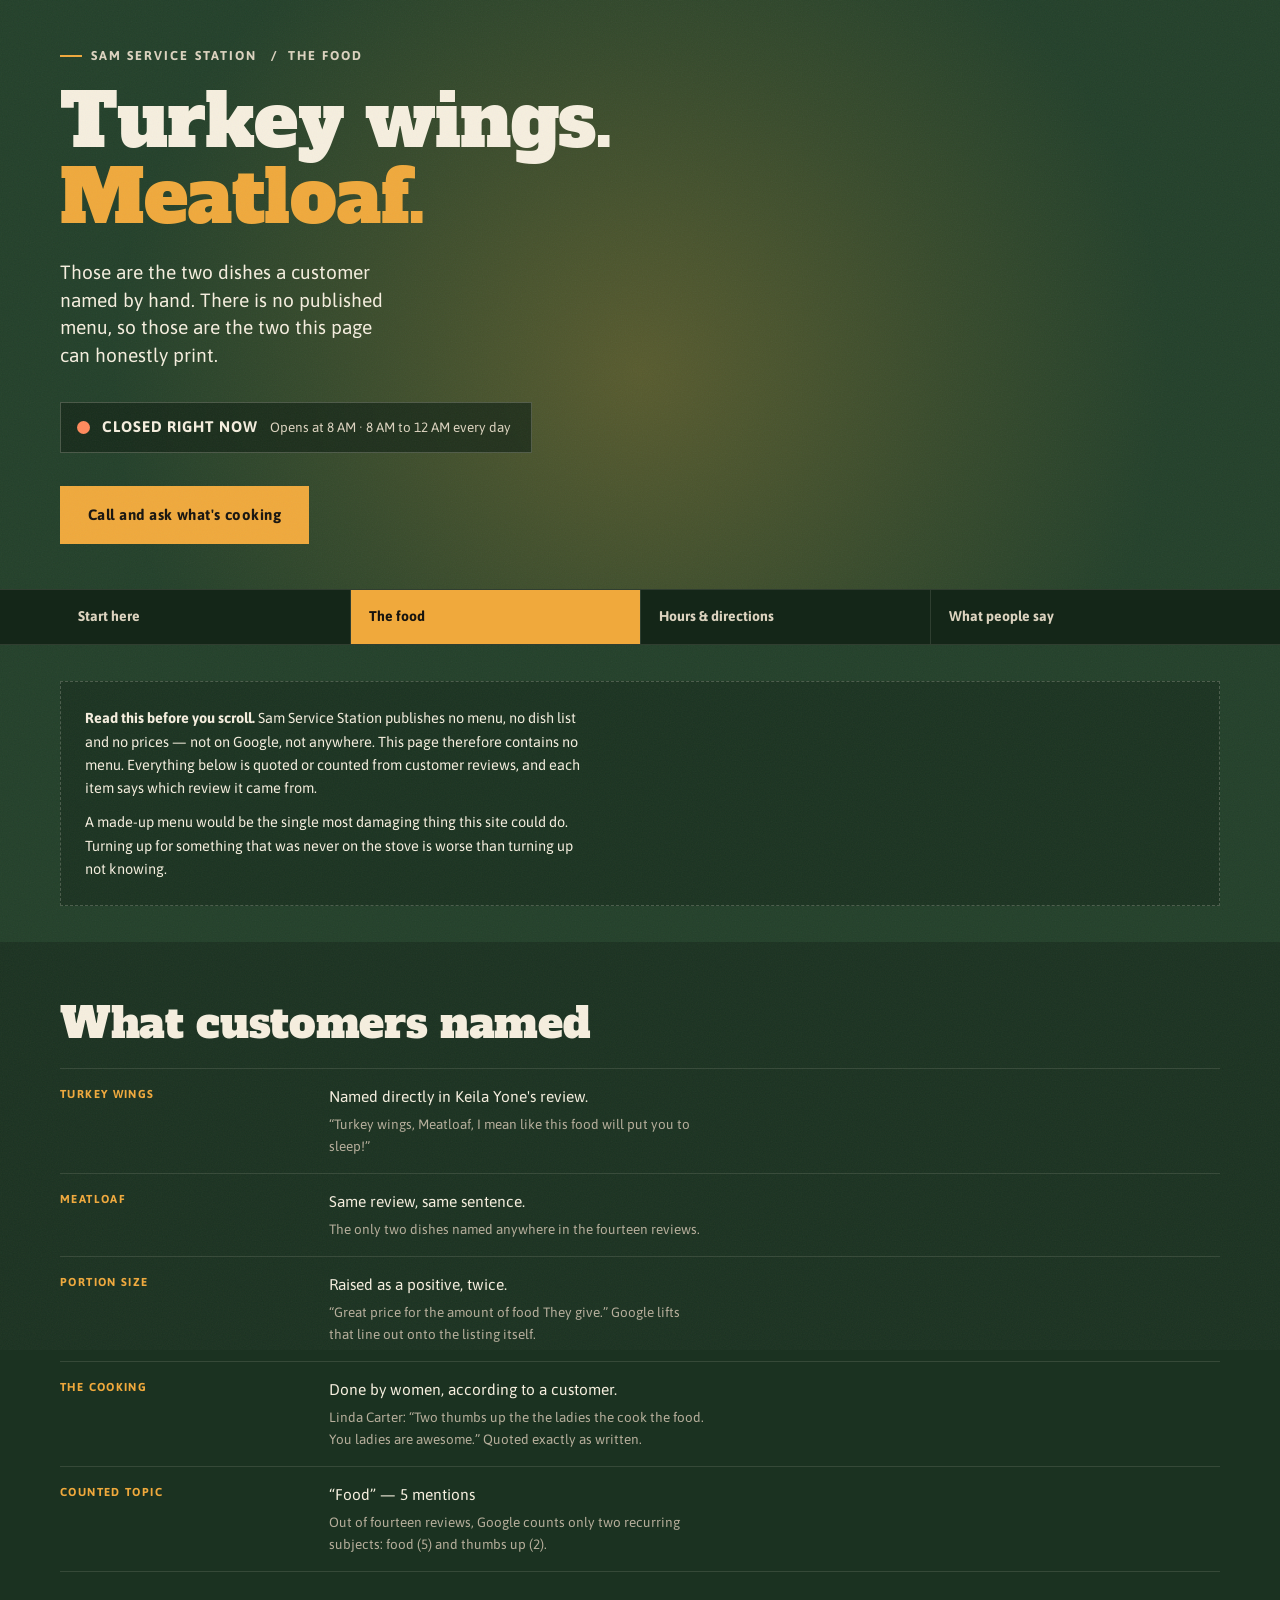
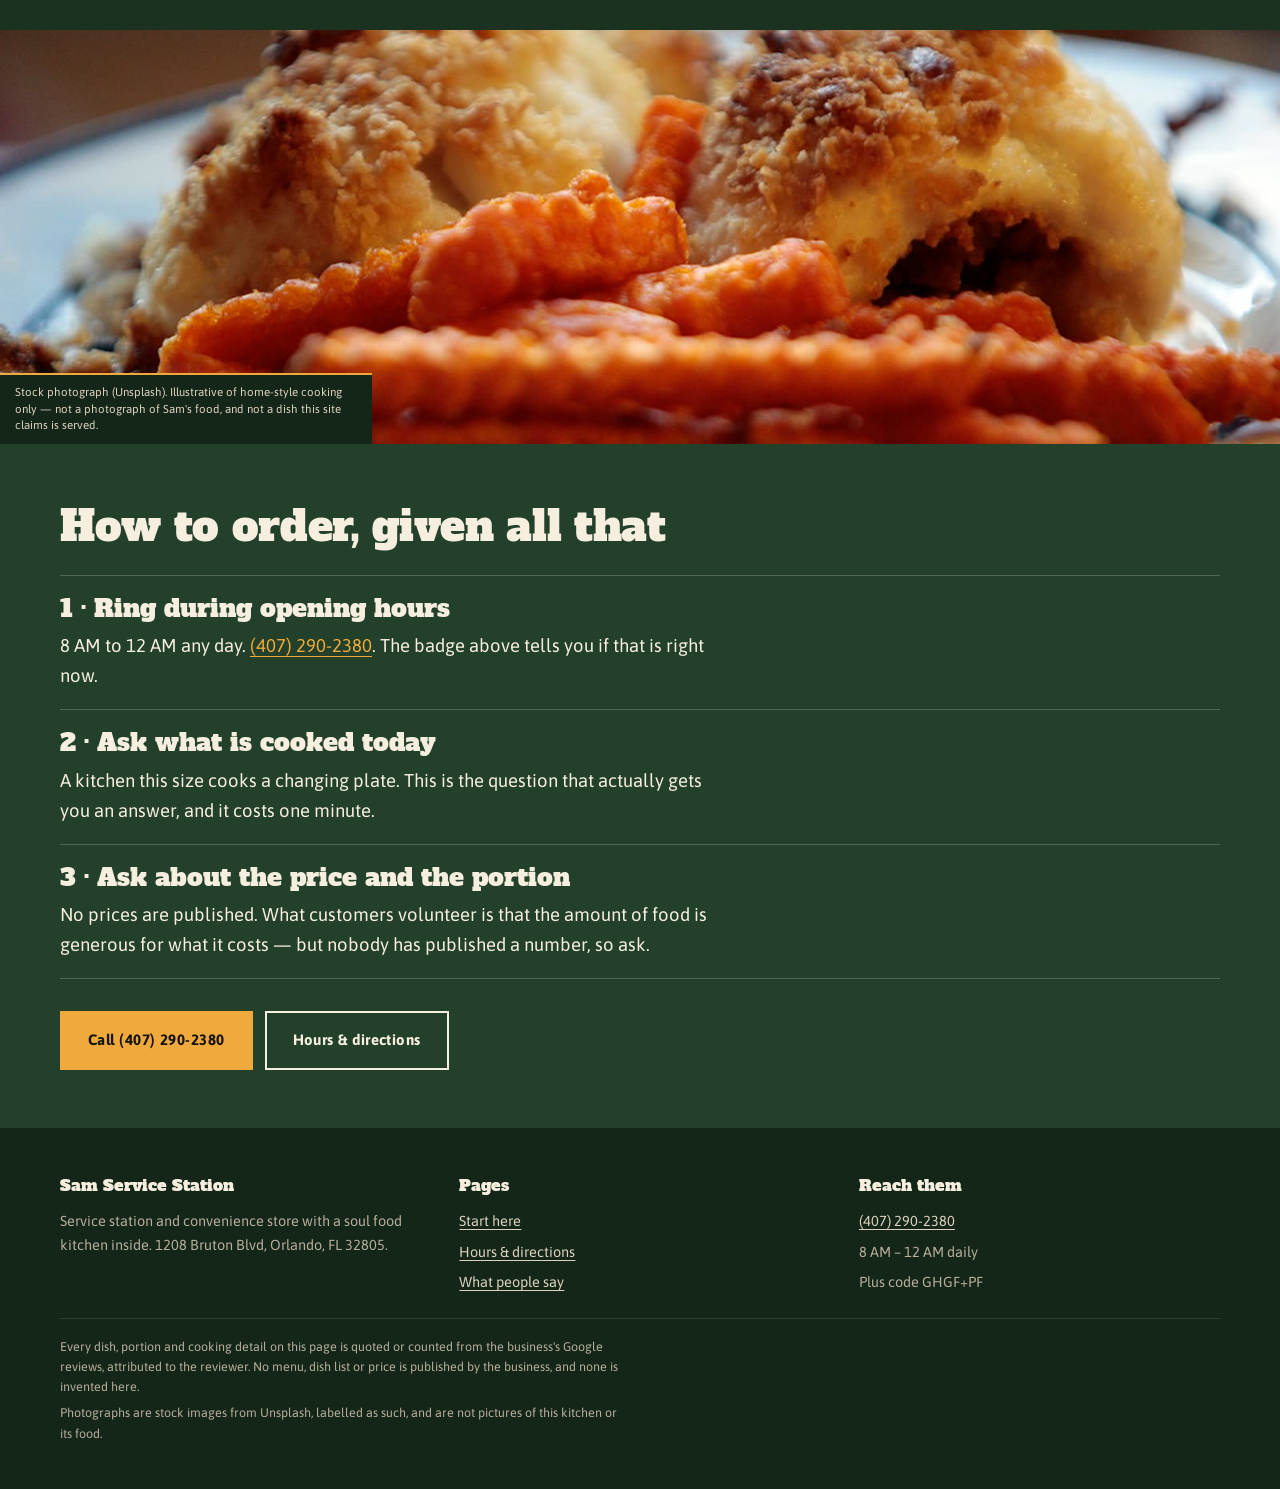
==== food.html @ 5fa5ed17 "Sam Service Station: a gas station with a soul food kitchen in the back Google files this as a conve" ====
<!DOCTYPE html>
<html lang="en">
<head>
<meta charset="utf-8">
<meta name="viewport" content="width=device-width, initial-scale=1">
<title>The food — Sam Service Station, Orlando</title>
<meta name="description" content="Turkey wings and meatloaf are the two dishes customers name. There is no published menu, so this page prints what people actually said and nothing more.">
<link rel="canonical" href="https://stevelouisjean0-byte.github.io/sam-service-station/food.html">
<meta name="theme-color" content="#23402A">
<link rel="icon" href="assets/favicon.svg" type="image/svg+xml">

<meta property="og:type" content="website">
<meta property="og:site_name" content="Sam Service Station">
<meta property="og:title" content="The food — Sam Service Station">
<meta property="og:description" content="Turkey wings. Meatloaf. And an honest note about the menu nobody has published.">
<meta property="og:url" content="https://stevelouisjean0-byte.github.io/sam-service-station/food.html">
<meta name="twitter:card" content="summary">

<link rel="preconnect" href="https://fonts.googleapis.com">
<link rel="preconnect" href="https://fonts.gstatic.com" crossorigin>
<link rel="stylesheet" href="https://fonts.googleapis.com/css2?family=Alfa+Slab+One&family=Asap:wght@400;500;600;700&display=swap">
<link rel="stylesheet" href="assets/site.css">
</head>
<body>

<span class="grain" aria-hidden="true"></span>
<a class="skip" href="#main">Skip to content</a>

<header class="band sign">
  <div class="hold">
    <p class="kind"><i aria-hidden="true"></i> <a href="index.html" style="color: var(--cream-2); text-decoration: none">Sam Service Station</a> &nbsp;/&nbsp; The food</p>
    <h1 class="name">Turkey wings.<br><em>Meatloaf.</em></h1>
    <p class="plain">Those are the two dishes a customer named by hand. There is no published menu, so those are the two this page can honestly print.</p>
    <p class="now" data-now data-open="unknown">
      <span class="dot" aria-hidden="true"></span>
      <b data-now-label>Open 8 AM &ndash; 12 AM</b>
      <span data-now-detail>Every day of the week</span>
    </p>
    <div class="acts">
      <a class="btn btn--go" href="tel:+14072902380">Call and ask what&#39;s cooking</a>
    </div>
  </div>
</header>

<nav class="nav" aria-label="Main">
  <ul>
    <li><a href="index.html">Start here</a></li>
    <li><a href="food.html" aria-current="page">The food</a></li>
    <li><a href="visit.html">Hours &amp; directions</a></li>
    <li><a href="reviews.html">What people say</a></li>
  </ul>
</nav>

<main id="main">

  <section class="band section-sm">
    <div class="hold">
      <div class="blank" style="margin-top: 0">
        <p><strong>Read this before you scroll.</strong> Sam Service Station publishes no menu, no dish list and no prices &mdash; not on Google, not anywhere. This page therefore contains no menu. Everything below is quoted or counted from customer reviews, and each item says which review it came from.</p>
        <p>A made-up menu would be the single most damaging thing this site could do. Turning up for something that was never on the stove is worse than turning up not knowing.</p>
      </div>
    </div>
  </section>

  <section class="band band--mid section">
    <div class="hold">
      <h2 class="h-big">What customers named</h2>

      <div class="facts">
        <div>
          <span class="k">Turkey wings</span>
          <span class="v">Named directly in Keila Yone&#39;s review.<small>&ldquo;Turkey wings, Meatloaf, I mean like this food will put you to sleep!&rdquo;</small></span>
        </div>
        <div>
          <span class="k">Meatloaf</span>
          <span class="v">Same review, same sentence.<small>The only two dishes named anywhere in the fourteen reviews.</small></span>
        </div>
        <div>
          <span class="k">Portion size</span>
          <span class="v">Raised as a positive, twice.<small>&ldquo;Great price for the amount of food They give.&rdquo; Google lifts that line out onto the listing itself.</small></span>
        </div>
        <div>
          <span class="k">The cooking</span>
          <span class="v">Done by women, according to a customer.<small>Linda Carter: &ldquo;Two thumbs up the the ladies the cook the food. You ladies are awesome.&rdquo; Quoted exactly as written.</small></span>
        </div>
        <div>
          <span class="k">Counted topic</span>
          <span class="v">&ldquo;Food&rdquo; &mdash; 5 mentions<small>Out of fourteen reviews, Google counts only two recurring subjects: food (5) and thumbs up (2).</small></span>
        </div>
      </div>
    </div>
  </section>

  <figure class="plate">
    <img src="assets/img/plate.jpg" width="1600" height="1066" alt="A home-style plate of fried chicken with sweet potato fries" loading="lazy" decoding="async">
    <figcaption>Stock photograph (Unsplash). Illustrative of home-style cooking only &mdash; not a photograph of Sam&#39;s food, and not a dish this site claims is served.</figcaption>
  </figure>

  <section class="band section">
    <div class="hold">
      <h2 class="h-big">How to order, given all that</h2>
      <ol class="qs" style="list-style: none; padding: 0">
        <li class="q" style="padding: 18px 0">
          <p class="h-mid">1 &middot; Ring during opening hours</p>
          <p class="prose" style="margin-top: 8px">8 AM to 12 AM any day. <a href="tel:+14072902380">(407) 290-2380</a>. The badge above tells you if that is right now.</p>
        </li>
        <li class="q" style="padding: 18px 0">
          <p class="h-mid">2 &middot; Ask what is cooked today</p>
          <p class="prose" style="margin-top: 8px">A kitchen this size cooks a changing plate. This is the question that actually gets you an answer, and it costs one minute.</p>
        </li>
        <li class="q" style="padding: 18px 0">
          <p class="h-mid">3 &middot; Ask about the price and the portion</p>
          <p class="prose" style="margin-top: 8px">No prices are published. What customers volunteer is that the amount of food is generous for what it costs &mdash; but nobody has published a number, so ask.</p>
        </li>
      </ol>

      <div class="acts">
        <a class="btn btn--go" href="tel:+14072902380">Call (407) 290-2380</a>
        <a class="btn" href="visit.html">Hours &amp; directions</a>
      </div>
    </div>
  </section>
</main>

<footer class="band foot">
  <div class="hold">
    <div class="foot-grid">
      <div>
        <h4>Sam Service Station</h4>
        <p>Service station and convenience store with a soul food kitchen inside. 1208 Bruton Blvd, Orlando, FL 32805.</p>
      </div>
      <div>
        <h4>Pages</h4>
        <ul>
          <li><a href="index.html">Start here</a></li>
          <li><a href="visit.html">Hours &amp; directions</a></li>
          <li><a href="reviews.html">What people say</a></li>
        </ul>
      </div>
      <div>
        <h4>Reach them</h4>
        <ul>
          <li><a href="tel:+14072902380">(407) 290-2380</a></li>
          <li>8 AM &ndash; 12 AM daily</li>
          <li>Plus code GHGF+PF</li>
        </ul>
      </div>
    </div>
    <div class="foot-legal">
      <p>Every dish, portion and cooking detail on this page is quoted or counted from the business&#39;s Google reviews, attributed to the reviewer. No menu, dish list or price is published by the business, and none is invented here.</p>
      <p>Photographs are stock images from Unsplash, labelled as such, and are not pictures of this kitchen or its food.</p>
    </div>
  </div>
</footer>

<nav class="callbar" aria-label="Quick actions">
  <a class="solid" href="tel:+14072902380">Call</a>
  <a href="https://www.google.com/maps/search/?api=1&amp;query=Sam+Service+Station+1208+Bruton+Blvd+Orlando+FL+32805" target="_blank" rel="noopener">Directions</a>
</nav>

<script>
(function () {
  var OPEN_HOUR = 8;
  function update() {
    var now = new Date();
    var open = now.getHours() >= OPEN_HOUR;
    var box = document.querySelector("[data-now]");
    if (box) {
      box.setAttribute("data-open", open ? "yes" : "no");
      var label = box.querySelector("[data-now-label]");
      var detail = box.querySelector("[data-now-detail]");
      if (label) label.textContent = open ? "Open right now" : "Closed right now";
      if (detail) detail.textContent = open
        ? "Closes at 12 AM · 8 AM to 12 AM every day"
        : "Opens at 8 AM · 8 AM to 12 AM every day";
    }
    var rows = document.querySelectorAll("[data-day]");
    for (var i = 0; i < rows.length; i++) {
      rows[i].setAttribute("data-today", Number(rows[i].getAttribute("data-day")) === now.getDay() ? "yes" : "no");
    }
  }
  update();
  setInterval(update, 60000);
})();
</script>

</body>
</html>
---- assets/site.css ----
/* ============================================================
   Sam Service Station Inc LLC — 1208 Bruton Blvd, Orlando
   "The plate lunch"

   Google files this as a convenience store. All fourteen reviews are
   about the soul food kitchen inside it. So the site leads with the
   thing that confuses people — a service station with a kitchen in
   the back — and answers every practical question before it is asked.

   Ground is deep collard green, lettering is cream, and the two hot
   accents are amber and paprika. Textures animate: a warm light that
   breathes behind the open sign, and a slow film grain over the whole
   page. Both stop dead under prefers-reduced-motion.
   ============================================================ */

:root {
  color-scheme: dark;

  --greens:    #23402A;
  --greens-2:  #1B3221;
  --greens-3:  #142618;
  --greens-up: #2C4E33;

  --cream:     #F6EFDF;
  --cream-2:   #DCD3BF;
  --cream-3:   #B6AE9B;

  --amber:     #F0A93C;
  --amber-2:   #C8842A;
  /* brightened so the closed-state dot clears 3:1 on the green ground */
  --paprika:   #FF8A5C;

  --on-amber:  #17140F;
  --ink:       #14100C;

  --rule:      rgba(246, 239, 223, 0.22);
  --rule-soft: rgba(246, 239, 223, 0.12);

  --display: "Alfa Slab One", "Rockwell", Georgia, serif;
  --sans: "Asap", ui-sans-serif, system-ui, -apple-system, "Segoe UI", Arial, sans-serif;

  --gut: clamp(18px, 5vw, 56px);
  --hold: 1160px;
  --ease: cubic-bezier(0.16, 1, 0.3, 1);
}

*, *::before, *::after { box-sizing: border-box; }
html { -webkit-text-size-adjust: 100%; scroll-behavior: smooth; }

body {
  margin: 0;
  background: var(--greens);
  color: var(--cream);
  font-family: var(--sans);
  font-size: clamp(16.5px, 0.9vw + 14px, 18.5px);
  line-height: 1.62;
  font-variant-numeric: tabular-nums;
  -webkit-tap-highlight-color: rgba(240, 169, 60, 0.24);
  touch-action: manipulation;
}

h1, h2, h3, h4, p, ul, ol, dl, dd, figure, blockquote, table { margin: 0; }
img { max-width: 100%; display: block; }

/* ---------- browser surfaces ---------- */

::selection { background: var(--amber); color: var(--on-amber); }
:root { caret-color: var(--amber); accent-color: var(--amber); }
::marker { color: var(--amber); }
:focus-visible { outline: 3px solid var(--amber); outline-offset: 3px; border-radius: 2px; }

@supports selector(::-webkit-scrollbar) {
  ::-webkit-scrollbar { width: 13px; height: 13px; }
  ::-webkit-scrollbar-track { background: var(--greens-3); }
  ::-webkit-scrollbar-thumb { background: var(--amber-2); border: 3px solid var(--greens-3); }
  ::-webkit-scrollbar-thumb:hover { background: var(--amber); }
}
* { scrollbar-color: var(--amber-2) var(--greens-3); }

a { color: var(--amber); text-underline-offset: 0.2em; text-decoration-thickness: 1px; }
a:hover { color: #FFC46B; text-decoration-thickness: 2px; }

.skip {
  position: absolute; left: -9999px; top: 0; z-index: 100;
  background: var(--amber); color: var(--on-amber);
  padding: 14px 20px; font-weight: 700; font-size: 14px;
  letter-spacing: 0.04em; text-transform: uppercase;
}
.skip:focus { left: 0; }

/* ---------- animated film grain, page-wide ---------- */

.grain {
  position: fixed; inset: -50%;
  pointer-events: none; z-index: 3;
  opacity: 0.055;
  background-image: url("data:image/svg+xml,%3Csvg xmlns='http://www.w3.org/2000/svg' width='160' height='160'%3E%3Cfilter id='n'%3E%3CfeTurbulence type='fractalNoise' baseFrequency='0.82' numOctaves='3'/%3E%3C/filter%3E%3Crect width='160' height='160' filter='url(%23n)'/%3E%3C/svg%3E");
  animation: grain-drift 700ms steps(4) infinite;
}
@keyframes grain-drift {
  0%   { transform: translate(0, 0); }
  25%  { transform: translate(-2%, 1.5%); }
  50%  { transform: translate(1.5%, -2%); }
  75%  { transform: translate(-1%, -1%); }
  100% { transform: translate(0, 0); }
}

/* ============================================================
   BANDS
   ============================================================ */

.band {
  position: relative;
  padding-left: max(var(--gut), env(safe-area-inset-left));
  padding-right: max(var(--gut), env(safe-area-inset-right));
}
.hold { max-width: var(--hold); margin-inline: auto; }
.band--dark  { background: var(--greens-3); }
.band--mid   { background: var(--greens-2); }
.band--amber { background: var(--amber); color: var(--on-amber); }
.band--amber a { color: var(--on-amber); }
.section { padding-top: clamp(40px, 6.5vh, 82px); padding-bottom: clamp(40px, 6.5vh, 82px); }
.section-sm { padding-top: clamp(26px, 4vh, 46px); padding-bottom: clamp(26px, 4vh, 46px); }

/* ============================================================
   THE SIGN — first viewport, and the animated warm light
   ============================================================ */

.sign { position: relative; overflow: hidden; padding-top: clamp(24px, 4vh, 46px); padding-bottom: clamp(30px, 5vh, 58px); }

/* the light that breathes behind the lettering */
.sign::before {
  content: "";
  position: absolute;
  left: 50%; top: -30%;
  width: min(1100px, 130%); aspect-ratio: 1 / 1;
  transform: translateX(-50%);
  background: radial-gradient(circle, rgba(240, 169, 60, 0.26) 0%, rgba(240, 169, 60, 0.09) 42%, transparent 68%);
  pointer-events: none;
  animation: warm 7s ease-in-out infinite;
}
@keyframes warm {
  0%, 100% { opacity: 0.62; transform: translateX(-50%) scale(1); }
  50%      { opacity: 1;    transform: translateX(-50%) scale(1.07); }
}

.sign > * { position: relative; z-index: 1; }

.kind {
  display: inline-flex; align-items: center; gap: 9px;
  font-size: clamp(11.5px, 1vw, 13px);
  letter-spacing: 0.16em; text-transform: uppercase; font-weight: 700;
  color: var(--cream-2);
}
.kind i { display: block; width: 22px; height: 2px; background: var(--amber); }

h1.name {
  font-family: var(--display);
  font-weight: 400;
  font-size: clamp(30px, 6.1vw, 74px);
  line-height: 1.02;
  letter-spacing: -0.012em;
  margin-top: clamp(12px, 2vh, 20px);
  text-wrap: balance;
}
h1.name em { font-style: normal; color: var(--amber); }

.plain {
  margin-top: clamp(16px, 2.6vh, 26px);
  max-width: 34ch;
  font-size: clamp(18px, 1.5vw, 23px);
  line-height: 1.45;
  color: var(--cream);
}

/* ---------- the live open sign ---------- */

.now {
  margin-top: clamp(22px, 3.6vh, 34px);
  display: inline-flex; align-items: center; gap: 12px;
  padding: 12px 20px 12px 16px;
  border: 1px solid var(--rule);
  background: rgba(20, 38, 24, 0.7);
  backdrop-filter: blur(2px);
}
.dot { width: 13px; height: 13px; border-radius: 999px; background: var(--cream-3); flex: none; }
.now[data-open="yes"] .dot { background: #6FD37F; animation: pulse 2.4s ease-in-out infinite; }
.now[data-open="no"] .dot { background: var(--paprika); }
@keyframes pulse { 0%, 100% { box-shadow: 0 0 0 0 rgba(111, 211, 127, 0.55); } 60% { box-shadow: 0 0 0 11px rgba(111, 211, 127, 0); } }

.now b { font-size: clamp(15px, 1.2vw, 17px); letter-spacing: 0.06em; text-transform: uppercase; }
.now span { font-size: clamp(13.5px, 1.05vw, 15px); color: var(--cream-2); }

/* ---------- the two big actions ---------- */

.acts { display: flex; flex-wrap: wrap; gap: 12px; margin-top: clamp(22px, 3.6vh, 34px); }

.btn {
  display: inline-flex; align-items: center; justify-content: center; gap: 10px;
  min-height: 58px; padding: 15px 26px;
  font-family: var(--sans); font-weight: 700;
  font-size: clamp(15px, 1.15vw, 17px);
  letter-spacing: 0.03em;
  text-decoration: none;
  border: 2px solid var(--cream); color: var(--cream); background: transparent;
  transition: background-color 200ms var(--ease), color 200ms var(--ease), transform 200ms var(--ease), border-color 200ms var(--ease);
}
.btn:hover { background: var(--cream); color: var(--greens-3); transform: translateY(-2px); }
.btn:active { transform: translateY(0); }
.btn--go { background: var(--amber); border-color: var(--amber); color: var(--on-amber); }
.btn--go:hover { background: #FFC46B; border-color: #FFC46B; color: var(--on-amber); }
.band--amber .btn { border-color: var(--on-amber); color: var(--on-amber); }
.band--amber .btn:hover { background: var(--on-amber); color: var(--amber); }
.btn svg { flex: none; }

/* ============================================================
   NAV — four items, plain words
   ============================================================ */

.nav { background: var(--greens-3); border-top: 1px solid var(--rule-soft); border-bottom: 1px solid var(--rule-soft); position: relative; z-index: 4; }
.nav ul { list-style: none; margin: 0 auto; padding: 0; max-width: var(--hold); display: grid; grid-template-columns: repeat(4, 1fr); }
.nav li { border-left: 1px solid var(--rule-soft); }
.nav li:first-child { border-left: 0; }
.nav a {
  display: block; padding: 15px clamp(10px, 1.4vw, 18px);
  min-height: 54px;
  text-decoration: none; color: var(--cream-2);
  font-weight: 700; font-size: clamp(13.5px, 1.1vw, 15.5px);
  transition: background-color 180ms var(--ease), color 180ms var(--ease);
}
.nav a:hover { background: rgba(246, 239, 223, 0.07); color: var(--cream); }
.nav a[aria-current="page"] { background: var(--amber); color: var(--on-amber); }

/* ============================================================
   TYPE
   ============================================================ */

.h-big { font-family: var(--display); font-weight: 400; font-size: clamp(24px, 3.6vw, 42px); line-height: 1.1; letter-spacing: -0.008em; text-wrap: balance; }
.h-mid { font-family: var(--display); font-weight: 400; font-size: clamp(18px, 2vw, 25px); line-height: 1.18; text-wrap: balance; }
.prose { max-width: 66ch; }
.prose p { font-size: clamp(16px, 1.05vw, 17.5px); }
.prose p + p { margin-top: 0.85em; }
.fine { font-size: 13.5px; line-height: 1.55; color: var(--cream-3); max-width: 74ch; }
.band--amber .fine { color: #4A3A14; }

/* ============================================================
   PLATES — photography with the heat shimmer
   ============================================================ */

.plate { position: relative; overflow: hidden; }
.plate img {
  width: 100%; height: clamp(240px, 46vh, 500px); object-fit: cover;
  animation: shimmer 22s ease-in-out infinite;
}
@keyframes shimmer {
  0%, 100% { transform: scale(1.04) translate(0, 0); }
  50%      { transform: scale(1.09) translate(-1.2%, -0.8%); }
}
.plate figcaption {
  position: absolute; left: 0; bottom: 0;
  background: var(--greens-3); color: var(--cream-2);
  font-size: clamp(11px, 0.9vw, 12.5px);
  padding: 9px 15px 10px; max-width: min(94%, 62ch); line-height: 1.45;
  border-top: 2px solid var(--amber);
}

/* ============================================================
   CARDS OF ANSWERS — the "no confusion" spine
   ============================================================ */

.qs { display: grid; gap: 0; margin-top: 26px; border-top: 1px solid var(--rule); }
.q { border-bottom: 1px solid var(--rule); }
.q > summary {
  display: flex; align-items: center; justify-content: space-between; gap: 16px;
  padding: 18px 0; cursor: pointer; list-style: none;
  font-family: var(--display); font-weight: 400;
  font-size: clamp(16px, 1.5vw, 20px);
  transition: color 180ms var(--ease);
}
.q > summary::-webkit-details-marker { display: none; }
.q > summary:hover { color: var(--amber); }
.q > summary:focus-visible { outline: 3px solid var(--amber); outline-offset: -3px; }
.q-mark { flex: none; width: 30px; height: 30px; border: 1px solid var(--rule); border-radius: 999px; display: grid; place-items: center; color: var(--amber); transition: transform 250ms var(--ease), background-color 200ms var(--ease); }
.q[open] .q-mark { transform: rotate(45deg); background: var(--amber); color: var(--on-amber); }
.q-body { padding-bottom: 22px; max-width: 64ch; }
.q-body p + p { margin-top: 0.8em; }

/* ============================================================
   HOURS TABLE — today highlighted live
   ============================================================ */

.hours { width: 100%; border-collapse: collapse; margin-top: 22px; }
.hours caption { text-align: left; font-size: 13.5px; color: var(--cream-3); padding-bottom: 12px; }
.hours th, .hours td { text-align: left; padding: 13px 14px 13px 0; border-bottom: 1px solid var(--rule-soft); font-size: clamp(15px, 1.05vw, 16.5px); }
.hours thead th { font-size: 12px; letter-spacing: 0.12em; text-transform: uppercase; color: var(--amber); font-weight: 700; }
.hours tbody th { font-weight: 700; }
.hours tr[data-today="yes"] { background: rgba(240, 169, 60, 0.14); }
.hours tr[data-today="yes"] th { color: var(--amber); }
.hours tr[data-today="yes"] th::after { content: " · today"; font-weight: 400; color: var(--cream-3); letter-spacing: 0.04em; }

/* ============================================================
   WHAT PEOPLE ORDERED — a slow ticker, pausable
   ============================================================ */

.ticker { overflow: hidden; border-top: 1px solid var(--rule); border-bottom: 1px solid var(--rule); padding: 0; }
.ticker-in {
  display: flex; gap: clamp(24px, 4vw, 56px); width: max-content;
  padding: 15px 0;
  animation: roll 34s linear infinite;
  font-family: var(--display); font-weight: 400;
  font-size: clamp(16px, 1.8vw, 23px);
  color: var(--cream-2);
}
.ticker:hover .ticker-in, .ticker:focus-within .ticker-in { animation-play-state: paused; }
.ticker-in span { white-space: nowrap; }
.ticker-in span::before { content: "★ "; color: var(--amber); }
@keyframes roll { from { transform: translateX(0); } to { transform: translateX(-50%); } }

/* ============================================================
   REVIEWS
   ============================================================ */

.score { display: flex; align-items: flex-end; gap: 16px; flex-wrap: wrap; }
.score b { font-family: var(--display); font-weight: 400; font-size: clamp(46px, 8vw, 92px); line-height: 0.84; color: var(--amber); }
.score span { font-size: clamp(14px, 1.05vw, 16px); color: var(--cream-2); padding-bottom: 8px; max-width: 38ch; }

.said { border-top: 1px solid var(--rule); padding: clamp(20px, 3vw, 32px) 0; display: grid; grid-template-columns: minmax(0, 1fr) minmax(150px, 22%); gap: clamp(14px, 2.6vw, 38px); align-items: start; }
.said q { font-size: clamp(17px, 1.9vw, 24px); line-height: 1.34; quotes: "\201C" "\201D"; }
.said cite { font-style: normal; font-size: 13px; line-height: 1.5; color: var(--cream-3); }
.trunc { color: var(--cream-3); font-size: 0.7em; letter-spacing: 0.03em; }

/* ============================================================
   FACT LIST
   ============================================================ */

.facts { display: grid; margin-top: 22px; }
.facts > div { display: grid; grid-template-columns: minmax(100px, 21%) 1fr; gap: clamp(12px, 2vw, 28px); padding: 15px 0; border-top: 1px solid var(--rule-soft); }
.facts > div:last-child { border-bottom: 1px solid var(--rule-soft); }
.facts .k { font-size: 11.5px; letter-spacing: 0.12em; text-transform: uppercase; color: var(--amber); font-weight: 700; line-height: 1.8; }
.facts .v { font-size: clamp(15.5px, 1.05vw, 17px); }
.facts small { display: block; margin-top: 5px; font-size: 13.5px; color: var(--cream-3); max-width: 54ch; }

/* On the amber band the fact labels were amber-on-amber (invisible) and the
   small print was cream-on-amber (unreadable). Everything on this field
   inverts to dark ink. */
.band--amber .facts .k { color: #40320F; }
.band--amber .facts small { color: #4A3A14; }
.band--amber .facts > div { border-top-color: rgba(23, 20, 15, 0.22); }
.band--amber .facts > div:last-child { border-bottom-color: rgba(23, 20, 15, 0.22); }
.band--amber .facts .v a { color: var(--on-amber); }

.blank { margin-top: 26px; padding: clamp(17px, 2.2vw, 24px); border: 1px dashed var(--rule); background: rgba(20, 38, 24, 0.5); }
.blank p { font-size: 14.5px; max-width: 62ch; }
.blank p + p { margin-top: 0.7em; }

/* ============================================================
   STICKY CALL BAR — mobile only, always one tap away
   ============================================================ */

.callbar {
  position: fixed; left: 0; right: 0; bottom: 0; z-index: 20;
  display: none;
  background: var(--amber);
  padding: 10px max(12px, env(safe-area-inset-left)) max(10px, env(safe-area-inset-bottom));
  gap: 10px;
  border-top: 2px solid var(--on-amber);
}
.callbar a {
  flex: 1; display: flex; align-items: center; justify-content: center; gap: 8px;
  min-height: 52px; text-decoration: none;
  font-weight: 700; font-size: 15.5px; color: var(--on-amber);
  border: 2px solid var(--on-amber);
}
.callbar a.solid { background: var(--on-amber); color: var(--amber); }

/* ============================================================
   FOOT
   ============================================================ */

.foot { background: var(--greens-3); color: var(--cream-3); padding-top: clamp(30px, 5vh, 52px); padding-bottom: max(clamp(30px, 5vh, 52px), env(safe-area-inset-bottom)); font-size: 14.5px; }
.foot-grid { display: grid; grid-template-columns: repeat(3, 1fr); gap: clamp(20px, 3vw, 44px); padding-bottom: 24px; border-bottom: 1px solid var(--rule-soft); }
.foot h4 { font-family: var(--display); font-weight: 400; font-size: 16px; color: var(--cream); margin-bottom: 10px; }
.foot ul { list-style: none; padding: 0; display: grid; gap: 7px; }
.foot a { color: var(--cream-2); }
.foot a:hover { color: var(--amber); }
.foot-legal { padding-top: 18px; display: grid; gap: 6px; font-size: 12.5px; }
.foot-legal p { max-width: 80ch; }

/* ============================================================
   RESPONSIVE
   ============================================================ */

@media (max-width: 860px) {
  .said { grid-template-columns: minmax(0, 1fr); }
  .foot-grid { grid-template-columns: 1fr 1fr; }
}

@media (max-width: 660px) {
  .nav ul { grid-template-columns: 1fr 1fr; }
  .nav li:nth-child(3) { border-left: 0; }
  .nav li:nth-child(n+3) { border-top: 1px solid var(--rule-soft); }
  .facts > div { grid-template-columns: minmax(0, 1fr); gap: 4px; }
  .foot-grid { grid-template-columns: minmax(0, 1fr); }
  .callbar { display: flex; }
  body { padding-bottom: 78px; }
  .acts .btn { width: 100%; }
}

@media (prefers-reduced-motion: reduce) {
  html { scroll-behavior: auto; }
  *, *::before, *::after { animation: none !important; transition-duration: 1ms !important; }
  .grain { opacity: 0.04; }
  .btn:hover { transform: none; }
}
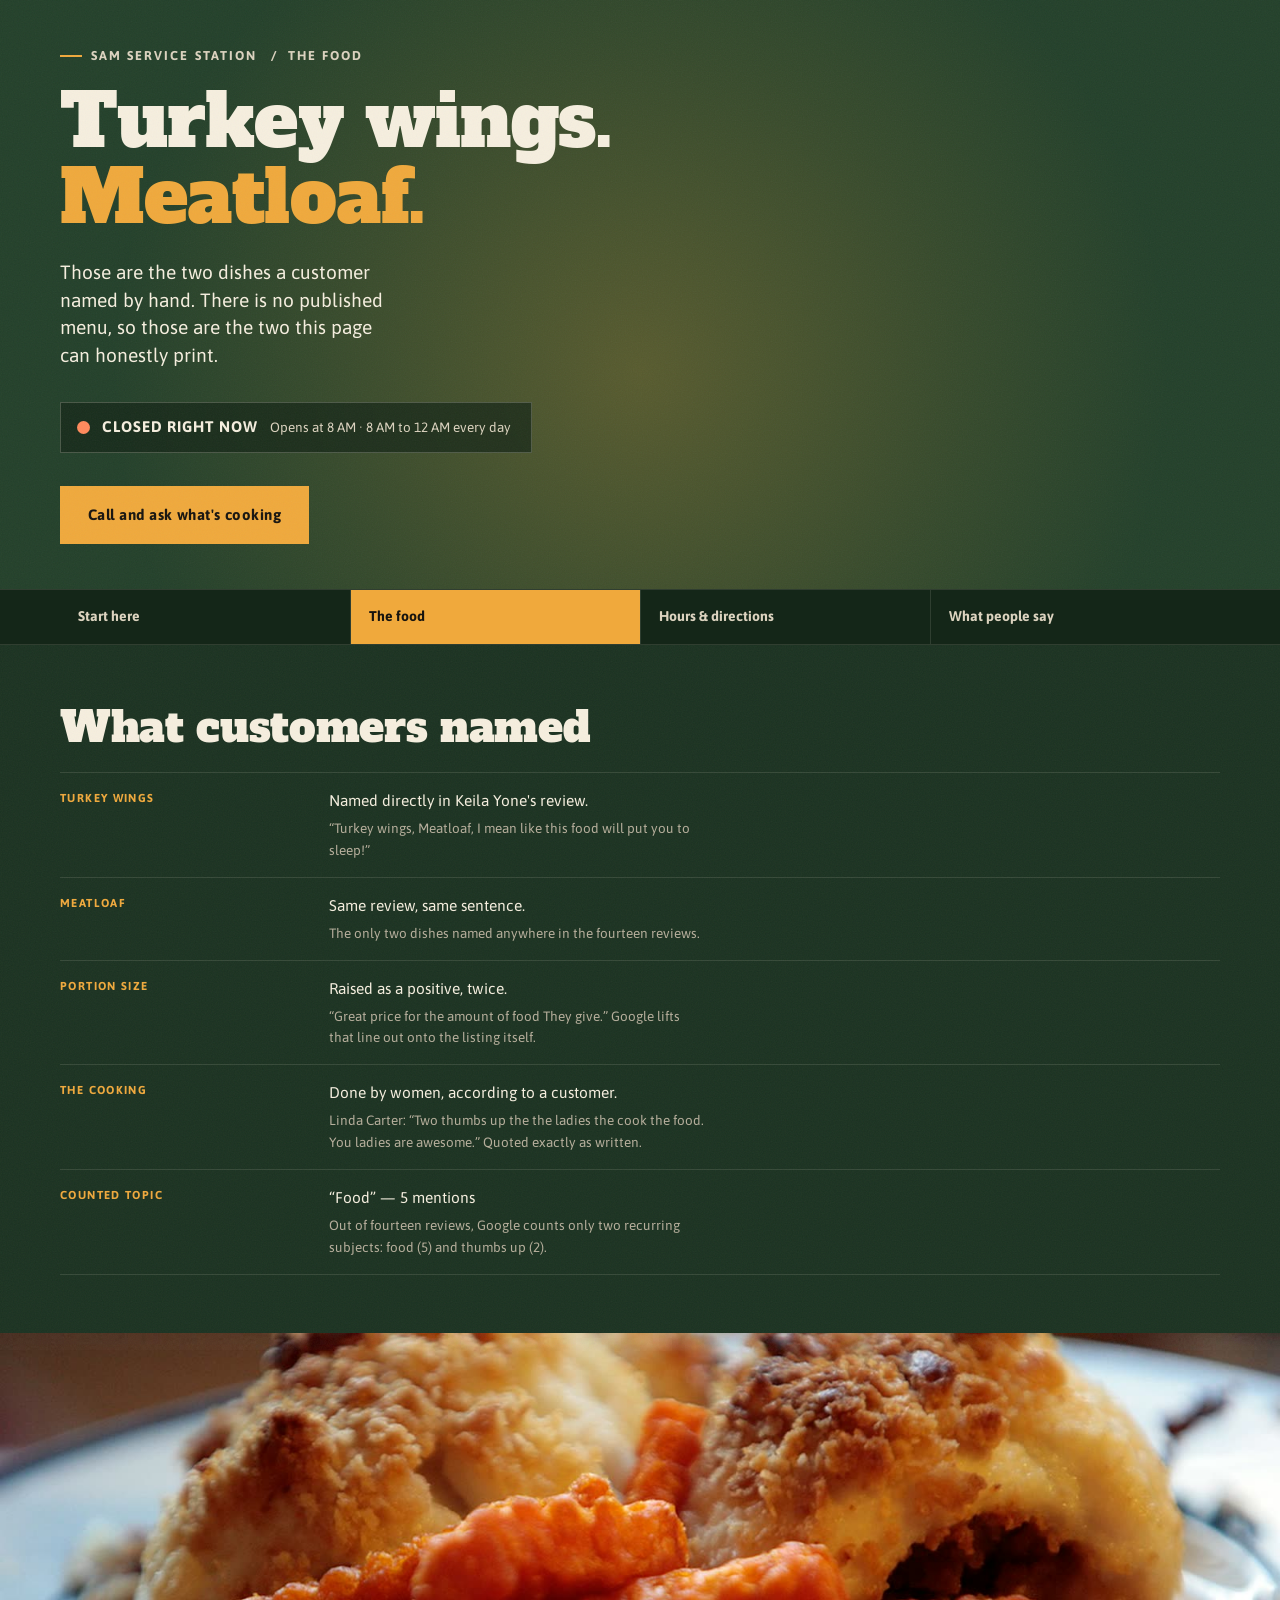
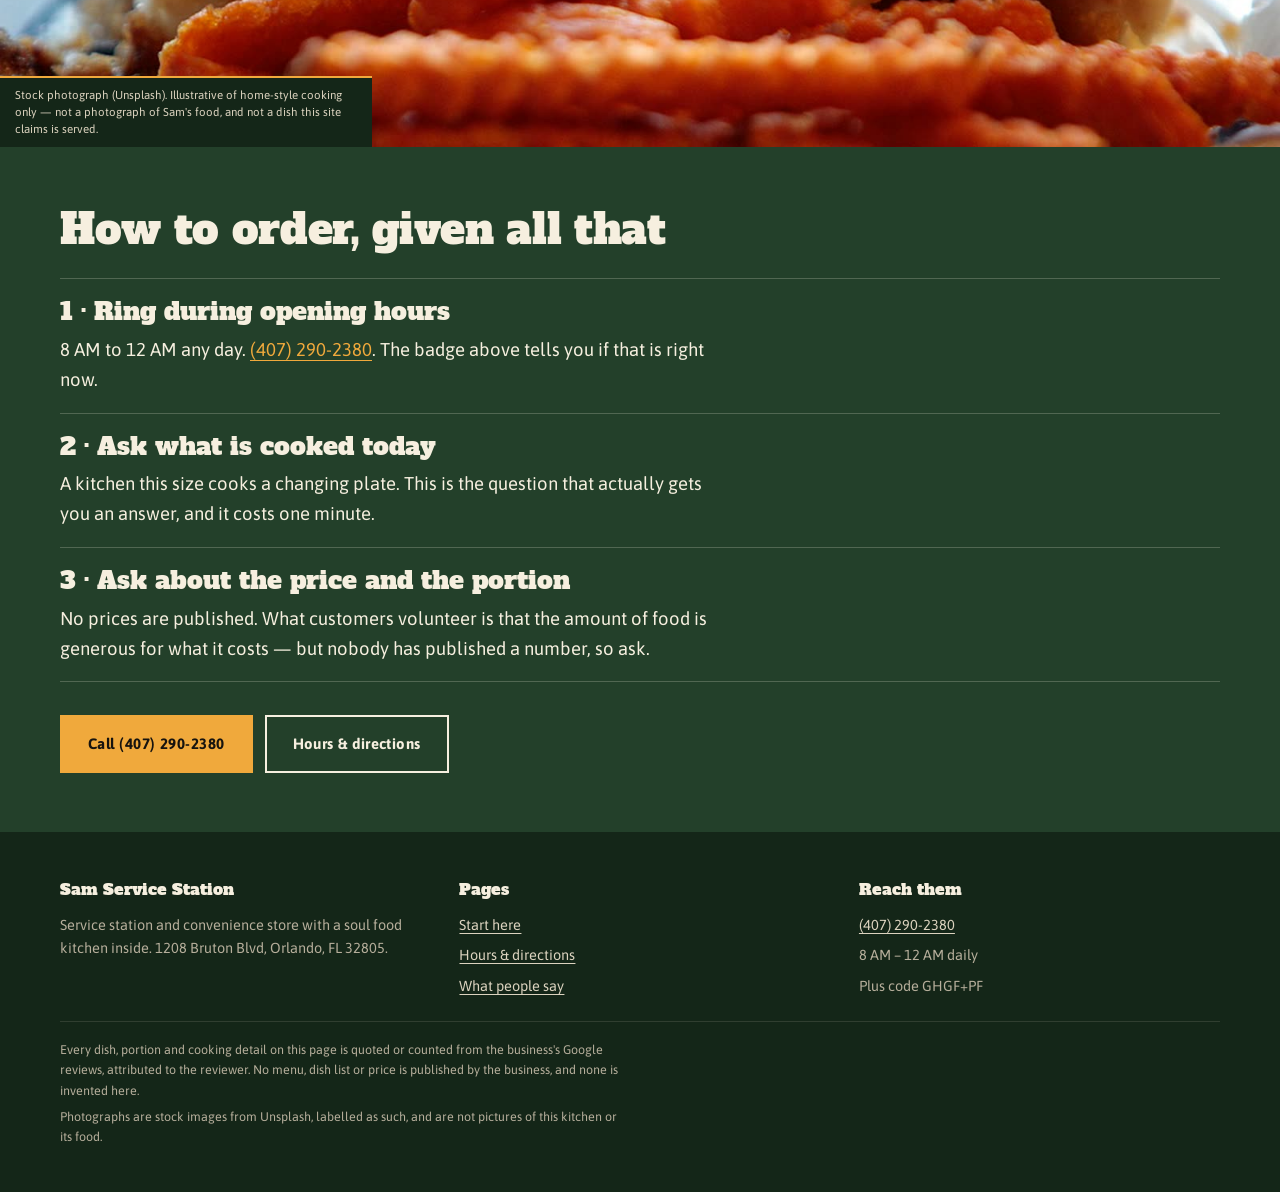
==== commit 1a4b166c: "Remove the pre-scroll disclaimer from the food page Steve asked for it gone. The substance it carrie" ====
--- a/food.html
+++ b/food.html
@@ -53,14 +53,6 @@
 
 <main id="main">
 
-  <section class="band section-sm">
-    <div class="hold">
-      <div class="blank" style="margin-top: 0">
-        <p><strong>Read this before you scroll.</strong> Sam Service Station publishes no menu, no dish list and no prices &mdash; not on Google, not anywhere. This page therefore contains no menu. Everything below is quoted or counted from customer reviews, and each item says which review it came from.</p>
-        <p>A made-up menu would be the single most damaging thing this site could do. Turning up for something that was never on the stove is worse than turning up not knowing.</p>
-      </div>
-    </div>
-  </section>
 
   <section class="band band--mid section">
     <div class="hold">
